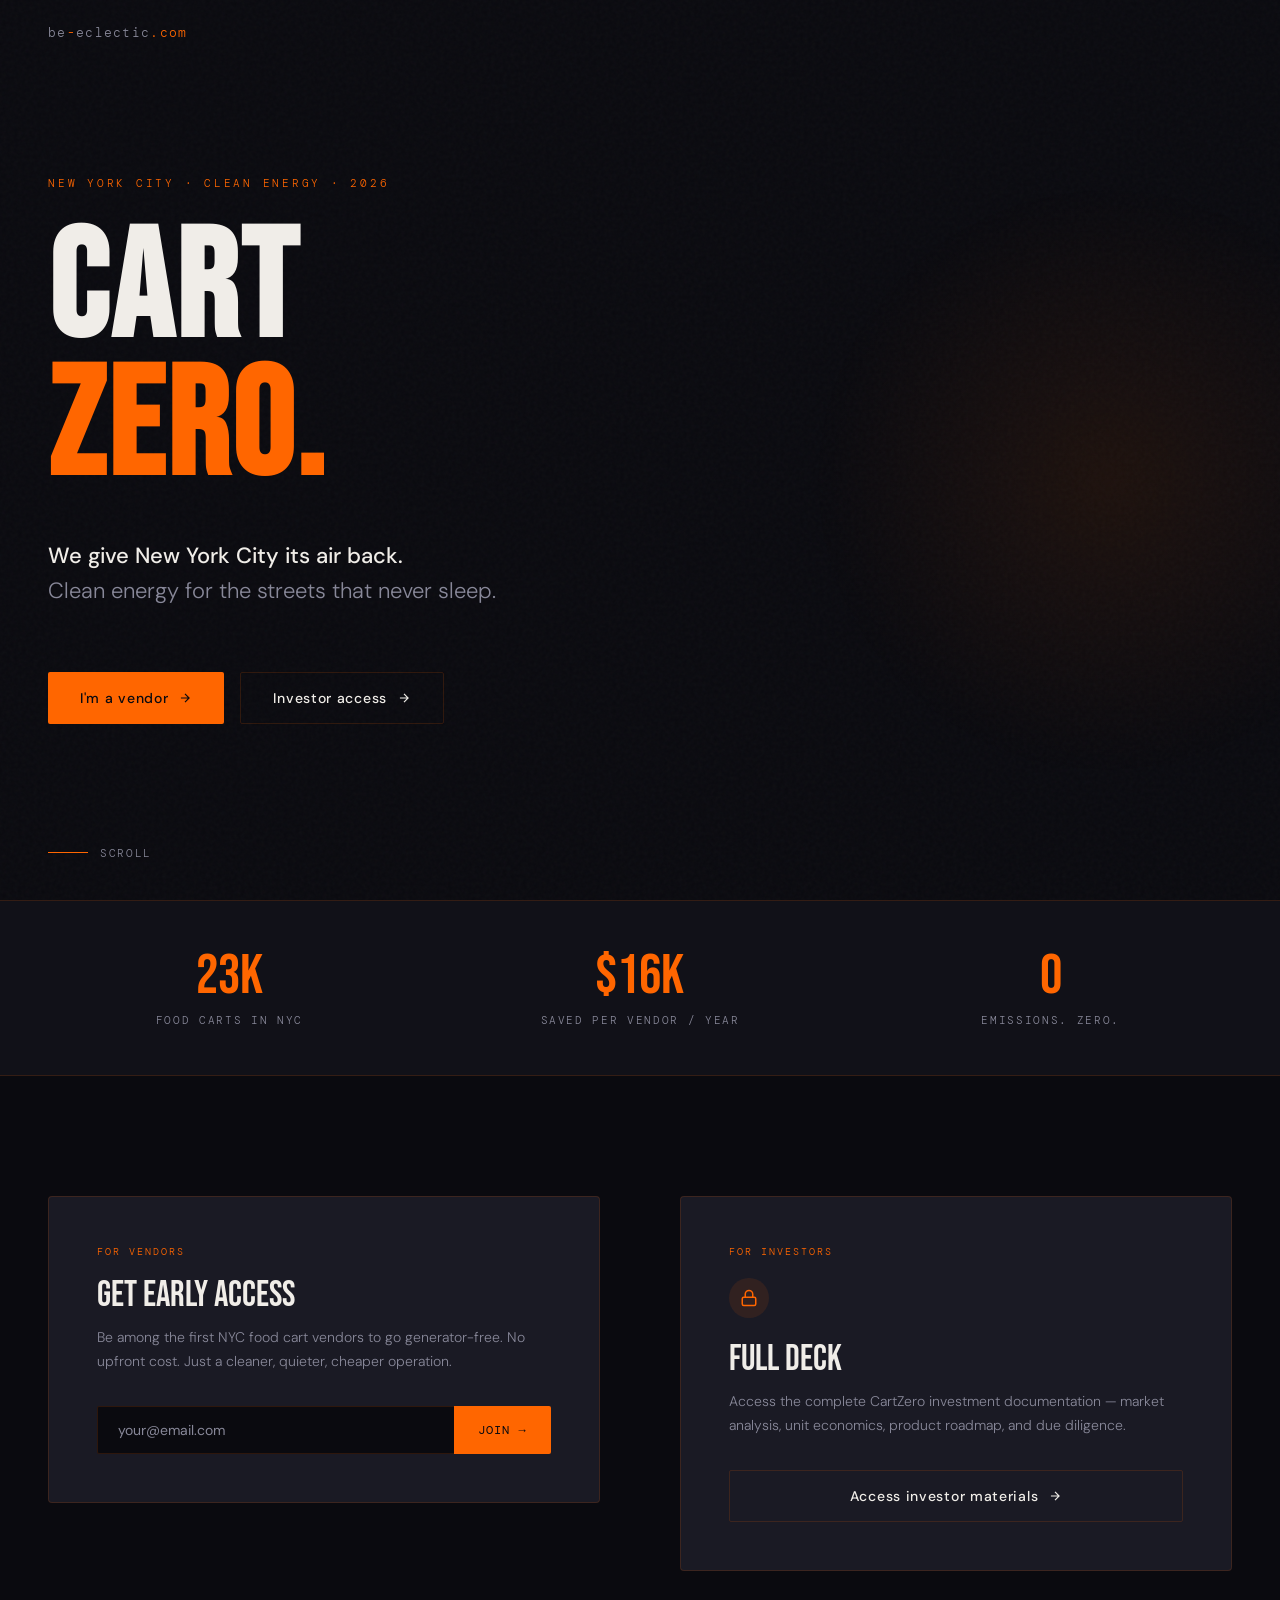
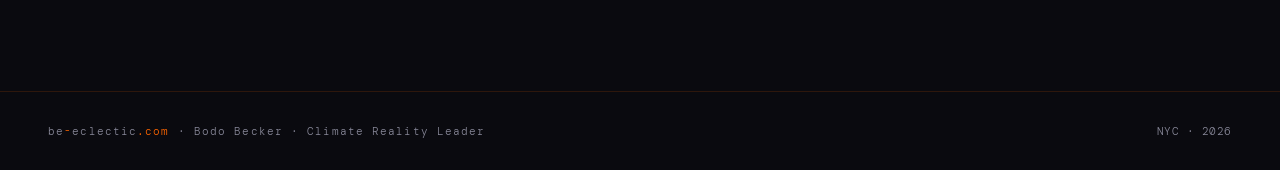
==== index.html @ cd9d1594 "Add files via upload" ====
<!DOCTYPE html>
<html lang="en">
<head>
  <meta charset="UTF-8">
  <meta name="viewport" content="width=device-width, initial-scale=1.0">
  <title>be-eclectic | CartZero</title>
  <meta name="robots" content="noindex, nofollow">
  <link rel="preconnect" href="https://fonts.googleapis.com">
  <link href="https://fonts.googleapis.com/css2?family=Bebas+Neue&family=DM+Sans:wght@300;400;500&family=DM+Mono:wght@400;500&display=swap" rel="stylesheet">
  <style>
    :root {
      --orange: #FF6600;
      --orange-dim: #cc5200;
      --dark: #0a0a0f;
      --dark2: #111118;
      --dark3: #1a1a24;
      --white: #f0ede8;
      --gray: #888899;
      --border: rgba(255,102,0,0.15);
    }

    *, *::before, *::after { box-sizing: border-box; margin: 0; padding: 0; }

    html { scroll-behavior: smooth; }

    body {
      background: var(--dark);
      color: var(--white);
      font-family: 'DM Sans', sans-serif;
      font-weight: 300;
      min-height: 100vh;
      overflow-x: hidden;
    }

    /* NOISE TEXTURE */
    body::before {
      content: '';
      position: fixed;
      inset: 0;
      background-image: url("data:image/svg+xml,%3Csvg viewBox='0 0 256 256' xmlns='http://www.w3.org/2000/svg'%3E%3Cfilter id='noise'%3E%3CfeTurbulence type='fractalNoise' baseFrequency='0.9' numOctaves='4' stitchTiles='stitch'/%3E%3C/filter%3E%3Crect width='100%25' height='100%25' filter='url(%23noise)' opacity='0.03'/%3E%3C/svg%3E");
      pointer-events: none;
      z-index: 0;
    }

    /* NAV */
    nav {
      position: fixed;
      top: 0;
      left: 0;
      right: 0;
      z-index: 100;
      padding: 24px 48px;
      display: flex;
      justify-content: space-between;
      align-items: center;
      border-bottom: 1px solid transparent;
      transition: border-color 0.3s, background 0.3s;
    }

    nav.scrolled {
      background: rgba(10,10,15,0.95);
      border-color: var(--border);
      backdrop-filter: blur(12px);
    }

    .nav-logo {
      font-family: 'DM Mono', monospace;
      font-size: 13px;
      color: var(--gray);
      letter-spacing: 0.1em;
      text-decoration: none;
    }

    .nav-logo span {
      color: var(--orange);
    }

    /* HERO */
    .hero {
      position: relative;
      min-height: 100vh;
      display: flex;
      flex-direction: column;
      justify-content: center;
      padding: 0 48px;
      overflow: hidden;
    }

    /* Gradient orb */
    .hero::after {
      content: '';
      position: absolute;
      top: 20%;
      right: -10%;
      width: 600px;
      height: 600px;
      background: radial-gradient(circle, rgba(255,102,0,0.08) 0%, transparent 70%);
      pointer-events: none;
    }

    .hero-eyebrow {
      font-family: 'DM Mono', monospace;
      font-size: 11px;
      letter-spacing: 0.25em;
      color: var(--orange);
      text-transform: uppercase;
      margin-bottom: 32px;
      opacity: 0;
      animation: fadeUp 0.8s ease forwards 0.2s;
    }

    .hero-title {
      font-family: 'Bebas Neue', sans-serif;
      font-size: clamp(80px, 12vw, 180px);
      line-height: 0.9;
      letter-spacing: 0.02em;
      color: var(--white);
      margin-bottom: 8px;
      opacity: 0;
      animation: fadeUp 0.8s ease forwards 0.4s;
    }

    .hero-title .accent {
      color: var(--orange);
      display: block;
    }

    .hero-tagline {
      font-size: clamp(16px, 2vw, 22px);
      font-weight: 300;
      color: var(--gray);
      margin-top: 32px;
      margin-bottom: 64px;
      max-width: 480px;
      line-height: 1.6;
      opacity: 0;
      animation: fadeUp 0.8s ease forwards 0.6s;
    }

    .hero-tagline em {
      color: var(--white);
      font-style: normal;
      font-weight: 500;
    }

    /* CTA BUTTONS */
    .cta-group {
      display: flex;
      gap: 16px;
      flex-wrap: wrap;
      opacity: 0;
      animation: fadeUp 0.8s ease forwards 0.8s;
    }

    .btn {
      display: inline-flex;
      align-items: center;
      gap: 10px;
      padding: 16px 32px;
      font-family: 'DM Sans', sans-serif;
      font-size: 14px;
      font-weight: 500;
      letter-spacing: 0.05em;
      text-decoration: none;
      border-radius: 2px;
      cursor: pointer;
      transition: all 0.2s ease;
      border: none;
    }

    .btn-primary {
      background: var(--orange);
      color: var(--dark);
    }

    .btn-primary:hover {
      background: #ff8533;
      transform: translateY(-2px);
    }

    .btn-secondary {
      background: transparent;
      color: var(--white);
      border: 1px solid var(--border);
    }

    .btn-secondary:hover {
      border-color: var(--orange);
      color: var(--orange);
      transform: translateY(-2px);
    }

    .btn svg {
      width: 14px;
      height: 14px;
      transition: transform 0.2s;
    }

    .btn:hover svg {
      transform: translateX(3px);
    }

    /* SCROLL INDICATOR */
    .scroll-hint {
      position: absolute;
      bottom: 40px;
      left: 48px;
      display: flex;
      align-items: center;
      gap: 12px;
      font-family: 'DM Mono', monospace;
      font-size: 11px;
      color: var(--gray);
      letter-spacing: 0.15em;
      opacity: 0;
      animation: fadeUp 0.8s ease forwards 1.2s;
    }

    .scroll-line {
      width: 40px;
      height: 1px;
      background: var(--orange);
      animation: expandLine 1.5s ease infinite;
    }

    @keyframes expandLine {
      0%, 100% { transform: scaleX(0.3); transform-origin: left; }
      50% { transform: scaleX(1); transform-origin: left; }
    }

    /* STATS STRIP */
    .stats {
      position: relative;
      z-index: 1;
      background: var(--dark2);
      border-top: 1px solid var(--border);
      border-bottom: 1px solid var(--border);
      padding: 48px;
      display: grid;
      grid-template-columns: repeat(3, 1fr);
      gap: 48px;
    }

    .stat {
      text-align: center;
    }

    .stat-number {
      font-family: 'Bebas Neue', sans-serif;
      font-size: 56px;
      color: var(--orange);
      line-height: 1;
      margin-bottom: 8px;
    }

    .stat-label {
      font-family: 'DM Mono', monospace;
      font-size: 11px;
      letter-spacing: 0.15em;
      color: var(--gray);
      text-transform: uppercase;
    }

    /* EMAIL CAPTURE SECTION */
    .capture-section {
      position: relative;
      z-index: 1;
      padding: 120px 48px;
      display: grid;
      grid-template-columns: 1fr 1fr;
      gap: 80px;
      align-items: start;
    }

    .capture-card {
      background: var(--dark3);
      border: 1px solid var(--border);
      padding: 48px;
      border-radius: 4px;
      transition: border-color 0.3s;
    }

    .capture-card:hover {
      border-color: rgba(255,102,0,0.4);
    }

    .capture-tag {
      font-family: 'DM Mono', monospace;
      font-size: 10px;
      letter-spacing: 0.2em;
      color: var(--orange);
      text-transform: uppercase;
      margin-bottom: 20px;
    }

    .capture-title {
      font-family: 'Bebas Neue', sans-serif;
      font-size: 36px;
      color: var(--white);
      margin-bottom: 12px;
      line-height: 1;
    }

    .capture-desc {
      font-size: 14px;
      color: var(--gray);
      line-height: 1.7;
      margin-bottom: 32px;
    }

    .input-group {
      display: flex;
      gap: 0;
    }

    .input-group input {
      flex: 1;
      background: var(--dark);
      border: 1px solid var(--border);
      border-right: none;
      color: var(--white);
      font-family: 'DM Sans', sans-serif;
      font-size: 14px;
      padding: 14px 20px;
      outline: none;
      border-radius: 2px 0 0 2px;
      transition: border-color 0.2s;
    }

    .input-group input:focus {
      border-color: var(--orange);
    }

    .input-group input::placeholder {
      color: var(--gray);
    }

    .input-group button {
      background: var(--orange);
      color: var(--dark);
      border: none;
      padding: 14px 24px;
      font-family: 'DM Mono', monospace;
      font-size: 12px;
      letter-spacing: 0.1em;
      cursor: pointer;
      border-radius: 0 2px 2px 0;
      transition: background 0.2s;
      white-space: nowrap;
    }

    .input-group button:hover {
      background: #ff8533;
    }

    .success-msg {
      display: none;
      font-family: 'DM Mono', monospace;
      font-size: 12px;
      color: var(--orange);
      margin-top: 12px;
      letter-spacing: 0.05em;
    }

    /* INVESTOR ACCESS */
    .investor-card {
      background: var(--dark3);
      border: 1px solid var(--border);
      padding: 48px;
      border-radius: 4px;
      transition: border-color 0.3s;
    }

    .investor-card:hover {
      border-color: rgba(255,102,0,0.4);
    }

    .lock-icon {
      width: 40px;
      height: 40px;
      background: rgba(255,102,0,0.1);
      border-radius: 50%;
      display: flex;
      align-items: center;
      justify-content: center;
      margin-bottom: 24px;
    }

    /* FOOTER */
    footer {
      position: relative;
      z-index: 1;
      border-top: 1px solid var(--border);
      padding: 32px 48px;
      display: flex;
      justify-content: space-between;
      align-items: center;
    }

    .footer-left {
      font-family: 'DM Mono', monospace;
      font-size: 11px;
      color: var(--gray);
      letter-spacing: 0.1em;
    }

    .footer-left span {
      color: var(--orange);
    }

    .footer-right {
      font-family: 'DM Mono', monospace;
      font-size: 11px;
      color: var(--gray);
      letter-spacing: 0.05em;
    }

    /* ANIMATIONS */
    @keyframes fadeUp {
      from { opacity: 0; transform: translateY(24px); }
      to { opacity: 1; transform: translateY(0); }
    }

    /* RESPONSIVE */
    @media (max-width: 768px) {
      nav { padding: 20px 24px; }
      .hero { padding: 0 24px; min-height: 100svh; }
      .stats { grid-template-columns: 1fr; padding: 40px 24px; gap: 32px; }
      .capture-section { grid-template-columns: 1fr; padding: 60px 24px; gap: 32px; }
      .capture-card, .investor-card { padding: 32px 24px; }
      footer { padding: 24px; flex-direction: column; gap: 12px; text-align: center; }
      .scroll-hint { left: 24px; }
    }
  </style>
</head>
<body>

  <nav id="navbar">
    <a href="/" class="nav-logo">be<span>-</span>eclectic<span>.com</span></a>
  </nav>

  <!-- HERO -->
  <section class="hero">
    <p class="hero-eyebrow">New York City · Clean Energy · 2026</p>
    <h1 class="hero-title">
      Cart<span class="accent">Zero.</span>
    </h1>
    <p class="hero-tagline">
      <em>We give New York City its air back.</em><br>
      Clean energy for the streets that never sleep.
    </p>
    <div class="cta-group">
      <a href="#vendor" class="btn btn-primary">
        I'm a vendor
        <svg viewBox="0 0 24 24" fill="none" stroke="currentColor" stroke-width="2"><path d="M5 12h14M12 5l7 7-7 7"/></svg>
      </a>
      <a href="cartzero.html" class="btn btn-secondary">
        Investor access
        <svg viewBox="0 0 24 24" fill="none" stroke="currentColor" stroke-width="2"><path d="M5 12h14M12 5l7 7-7 7"/></svg>
      </a>
    </div>
    <div class="scroll-hint">
      <div class="scroll-line"></div>
      SCROLL
    </div>
  </section>

  <!-- STATS -->
  <div class="stats">
    <div class="stat">
      <div class="stat-number">23K</div>
      <div class="stat-label">Food carts in NYC</div>
    </div>
    <div class="stat">
      <div class="stat-number">$16K</div>
      <div class="stat-label">Saved per vendor / year</div>
    </div>
    <div class="stat">
      <div class="stat-number">0</div>
      <div class="stat-label">Emissions. Zero.</div>
    </div>
  </div>

  <!-- CAPTURE -->
  <section class="capture-section" id="vendor">

    <!-- VENDOR -->
    <div class="capture-card">
      <div class="capture-tag">For vendors</div>
      <div class="capture-title">Get Early Access</div>
      <p class="capture-desc">
        Be among the first NYC food cart vendors to go generator-free.
        No upfront cost. Just a cleaner, quieter, cheaper operation.
      </p>
      <div class="input-group">
        <input type="email" id="vendorEmail" placeholder="your@email.com">
        <button onclick="handleSubmit('vendor')">JOIN →</button>
      </div>
      <p class="success-msg" id="vendorSuccess">✓ You're on the list. We'll be in touch.</p>
    </div>

    <!-- INVESTOR -->
    <div class="investor-card">
      <div class="capture-tag">For investors</div>
      <div class="lock-icon">
        <svg width="18" height="18" viewBox="0 0 24 24" fill="none" stroke="#FF6600" stroke-width="2">
          <rect x="3" y="11" width="18" height="11" rx="2" ry="2"/>
          <path d="M7 11V7a5 5 0 0 1 10 0v4"/>
        </svg>
      </div>
      <div class="capture-title">Full Deck</div>
      <p class="capture-desc">
        Access the complete CartZero investment documentation —
        market analysis, unit economics, product roadmap, and due diligence.
      </p>
      <a href="cartzero.html" class="btn btn-secondary" style="width:100%; justify-content:center;">
        Access investor materials
        <svg viewBox="0 0 24 24" fill="none" stroke="currentColor" stroke-width="2"><path d="M5 12h14M12 5l7 7-7 7"/></svg>
      </a>
    </div>

  </section>

  <!-- FOOTER -->
  <footer>
    <div class="footer-left">
      be<span>-</span>eclectic<span>.com</span> · Bodo Becker · Climate Reality Leader
    </div>
    <div class="footer-right">
      NYC · 2026
    </div>
  </footer>

  <script>
    // Nav scroll effect
    window.addEventListener('scroll', () => {
      document.getElementById('navbar').classList.toggle('scrolled', window.scrollY > 40);
    });

    // Email capture
    function handleSubmit(type) {
      const input = document.getElementById(type + 'Email');
      const success = document.getElementById(type + 'Success');
      if (input && input.value.includes('@')) {
        success.style.display = 'block';
        input.value = '';
      }
    }

    // Enter key for vendor form
    document.getElementById('vendorEmail')?.addEventListener('keydown', (e) => {
      if (e.key === 'Enter') handleSubmit('vendor');
    });
  </script>

</body>
</html>
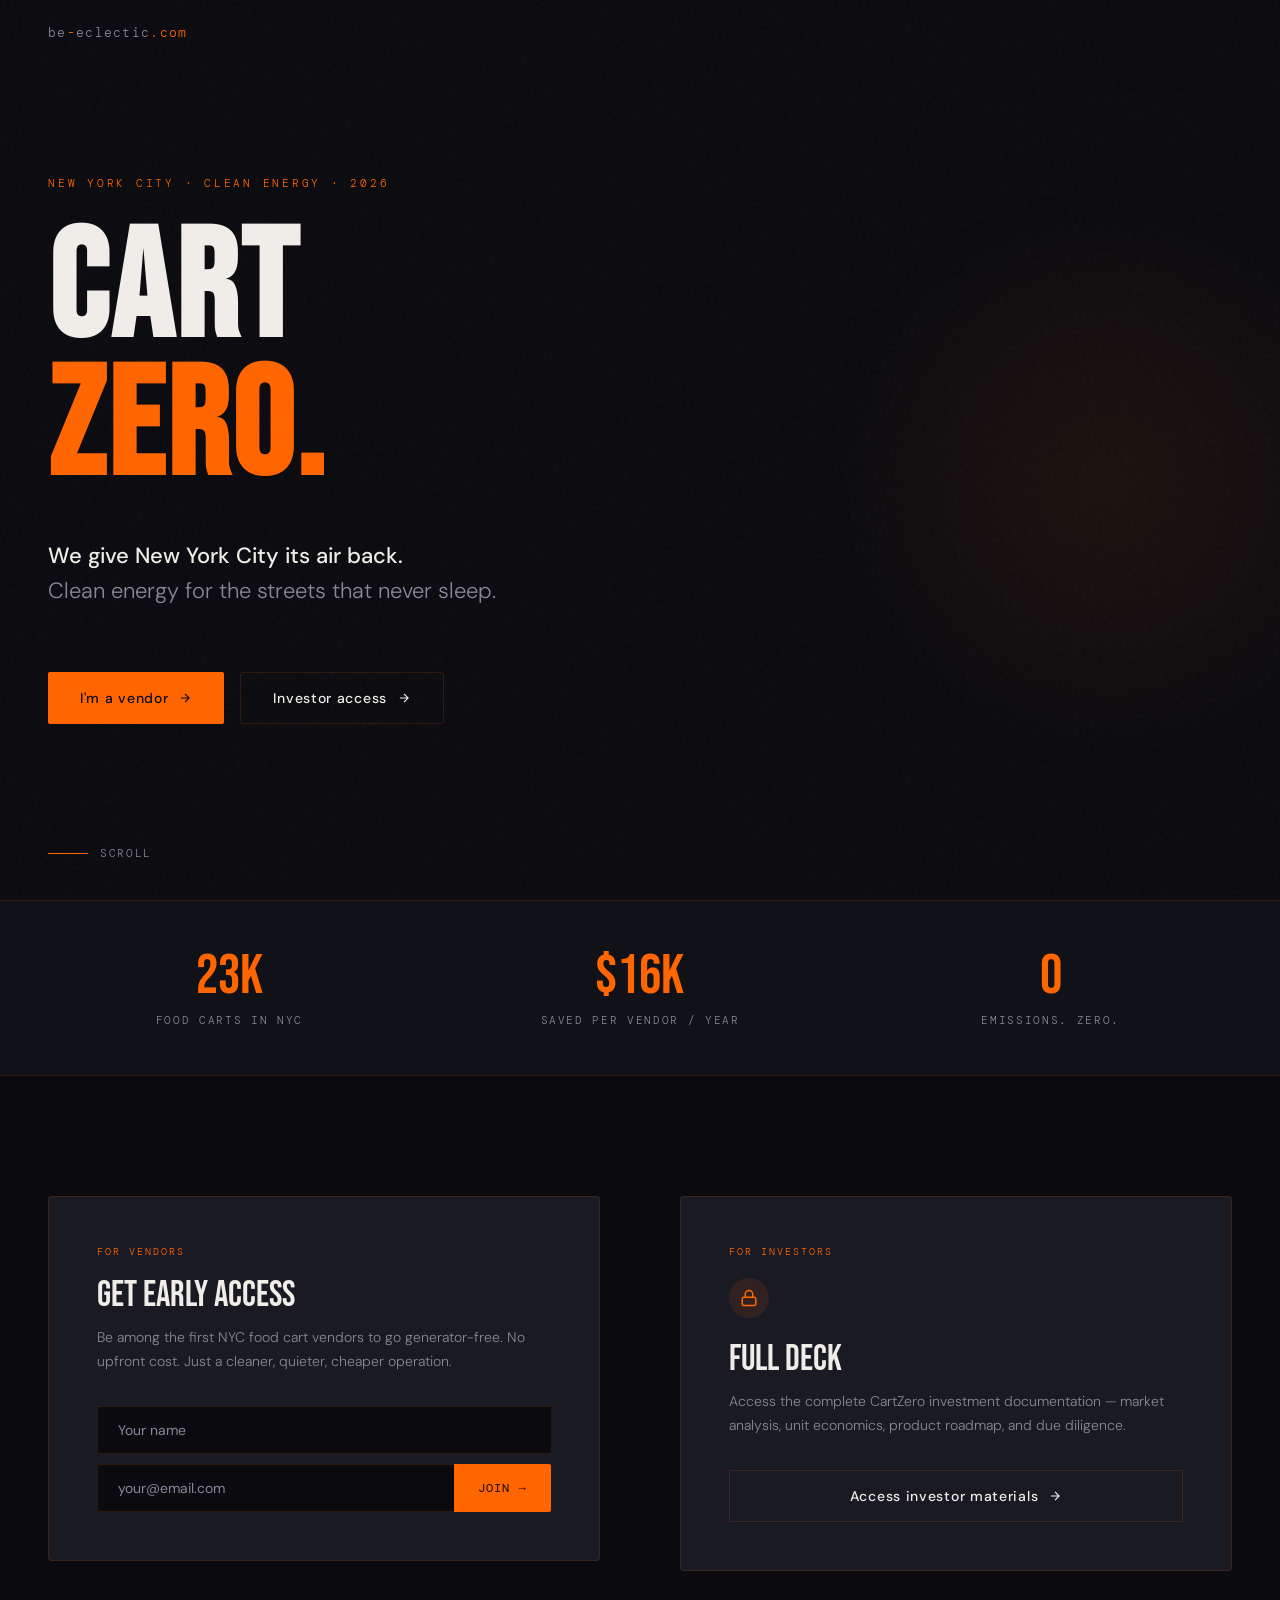
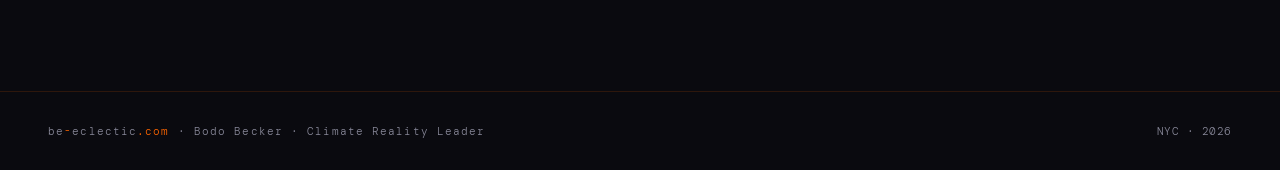
==== commit fba12dad: "Add files via upload" ====
--- a/index.html
+++ b/index.html
@@ -492,11 +492,17 @@
         Be among the first NYC food cart vendors to go generator-free.
         No upfront cost. Just a cleaner, quieter, cheaper operation.
       </p>
-      <div class="input-group">
-        <input type="email" id="vendorEmail" placeholder="your@email.com">
-        <button onclick="handleSubmit('vendor')">JOIN →</button>
-      </div>
-      <p class="success-msg" id="vendorSuccess">✓ You're on the list. We'll be in touch.</p>
+      <form action="https://formspree.io/f/maqlngkv" method="POST" id="vendorForm">
+        <input type="hidden" name="type" value="vendor">
+        <div class="input-group" style="margin-bottom:10px;">
+          <input type="text" name="name" placeholder="Your name" required style="flex:1; background:var(--dark); border:1px solid var(--border); border-right:none; color:var(--white); font-family:'DM Sans',sans-serif; font-size:14px; padding:14px 20px; outline:none; border-radius:2px 0 0 2px; transition:border-color 0.2s;" onfocus="this.style.borderColor='var(--orange)'" onblur="this.style.borderColor='var(--border)'">
+        </div>
+        <div class="input-group">
+          <input type="email" name="email" id="vendorEmail" placeholder="your@email.com" required>
+          <button type="submit">JOIN →</button>
+        </div>
+        <p id="vendorSuccess" style="display:none; font-family:'DM Mono',monospace; font-size:12px; color:var(--orange); margin-top:12px; letter-spacing:0.05em;">✓ You're on the list. We'll be in touch.</p>
+      </form>
     </div>
 
     <!-- INVESTOR -->
@@ -537,20 +543,34 @@
       document.getElementById('navbar').classList.toggle('scrolled', window.scrollY > 40);
     });
 
-    // Email capture
-    function handleSubmit(type) {
-      const input = document.getElementById(type + 'Email');
-      const success = document.getElementById(type + 'Success');
-      if (input && input.value.includes('@')) {
-        success.style.display = 'block';
-        input.value = '';
-      }
-    }
-
-    // Enter key for vendor form
-    document.getElementById('vendorEmail')?.addEventListener('keydown', (e) => {
-      if (e.key === 'Enter') handleSubmit('vendor');
-    });
+    // Vendor Formspree handler
+    const vendorForm = document.getElementById('vendorForm');
+    if (vendorForm) {
+      vendorForm.addEventListener('submit', async (e) => {
+        e.preventDefault();
+        const btn = vendorForm.querySelector('button[type="submit"]');
+        btn.textContent = '...';
+        btn.disabled = true;
+        try {
+          const res = await fetch(vendorForm.action, {
+            method: 'POST',
+            body: new FormData(vendorForm),
+            headers: { 'Accept': 'application/json' }
+          });
+          if (res.ok) {
+            vendorForm.reset();
+            document.getElementById('vendorSuccess').style.display = 'block';
+            btn.textContent = '✓';
+          } else {
+            btn.textContent = 'JOIN →';
+            btn.disabled = false;
+          }
+        } catch {
+          btn.textContent = 'JOIN →';
+          btn.disabled = false;
+        }
+      });
+    }
   </script>
 
 </body>
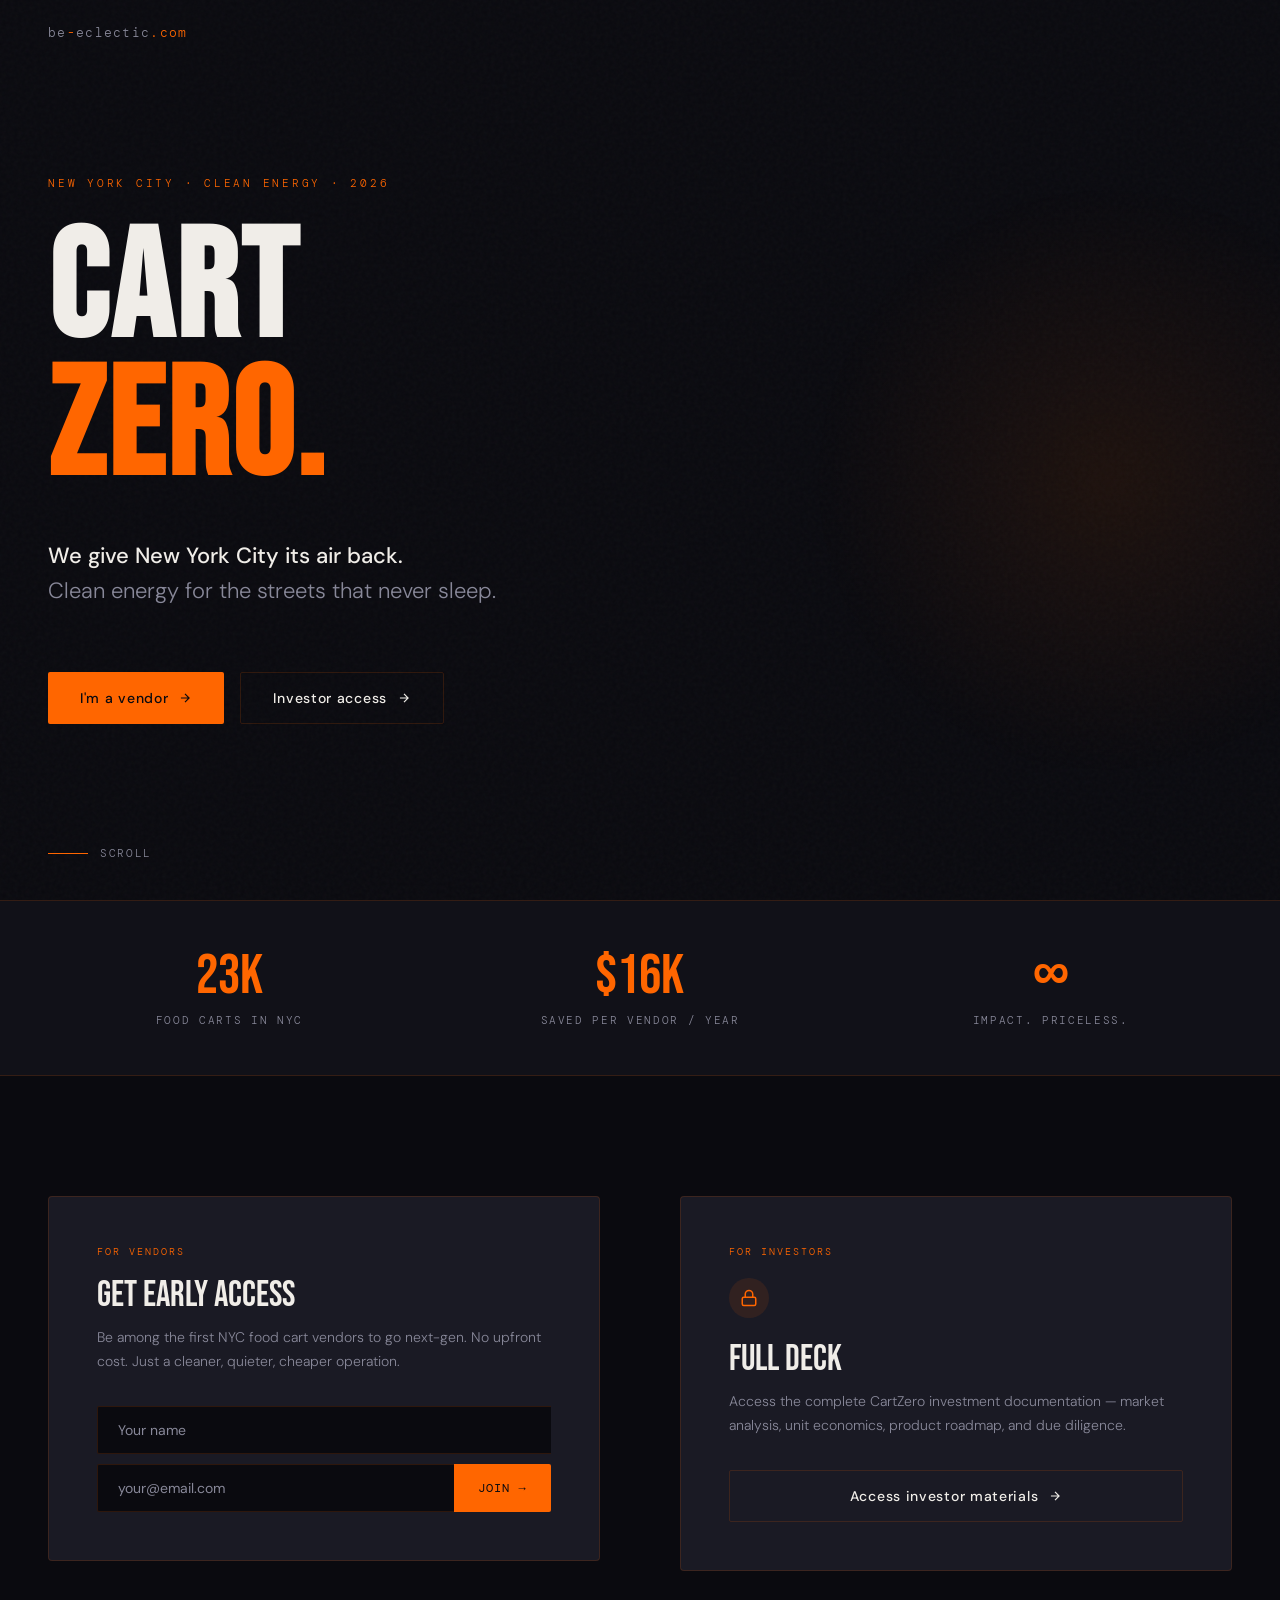
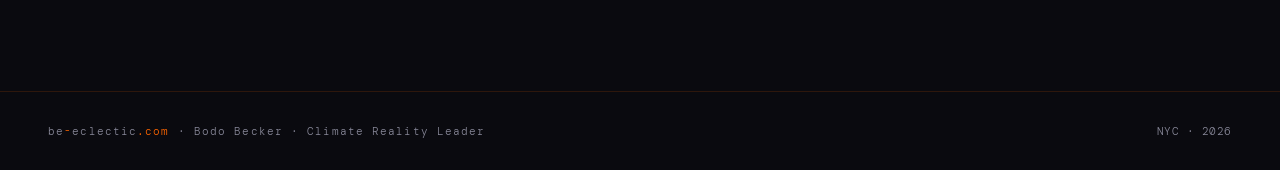
==== commit 75033ac0: "Add files via upload" ====
--- a/index.html
+++ b/index.html
@@ -5,6 +5,7 @@
   <meta name="viewport" content="width=device-width, initial-scale=1.0">
   <title>be-eclectic | CartZero</title>
   <meta name="robots" content="noindex, nofollow">
+  <link rel="icon" type="image/svg+xml" href="data:image/svg+xml,%3Csvg xmlns='http://www.w3.org/2000/svg' viewBox='0 0 32 32'%3E%3Crect width='32' height='32' rx='4' fill='%230a0a0f'/%3E%3Ctext x='16' y='22' font-family='Arial Black,sans-serif' font-size='14' font-weight='900' fill='%23FF6600' text-anchor='middle'%3ECZ%3C/text%3E%3C/svg%3E">
   <link rel="preconnect" href="https://fonts.googleapis.com">
   <link href="https://fonts.googleapis.com/css2?family=Bebas+Neue&family=DM+Sans:wght@300;400;500&family=DM+Mono:wght@400;500&display=swap" rel="stylesheet">
   <style>
@@ -476,8 +477,8 @@
       <div class="stat-label">Saved per vendor / year</div>
     </div>
     <div class="stat">
-      <div class="stat-number">0</div>
-      <div class="stat-label">Emissions. Zero.</div>
+      <div class="stat-number">∞</div>
+      <div class="stat-label">Impact. Priceless.</div>
     </div>
   </div>
 
@@ -489,7 +490,7 @@
       <div class="capture-tag">For vendors</div>
       <div class="capture-title">Get Early Access</div>
       <p class="capture-desc">
-        Be among the first NYC food cart vendors to go generator-free.
+        Be among the first NYC food cart vendors to go next-gen.
         No upfront cost. Just a cleaner, quieter, cheaper operation.
       </p>
       <form action="https://formspree.io/f/maqlngkv" method="POST" id="vendorForm">
@@ -501,7 +502,10 @@
           <input type="email" name="email" id="vendorEmail" placeholder="your@email.com" required>
           <button type="submit">JOIN →</button>
         </div>
-        <p id="vendorSuccess" style="display:none; font-family:'DM Mono',monospace; font-size:12px; color:var(--orange); margin-top:12px; letter-spacing:0.05em;">✓ You're on the list. We'll be in touch.</p>
+        <div id="vendorSuccess" style="display:none; margin-top:16px; padding:16px 20px; background:rgba(255,102,0,0.06); border:1px solid rgba(255,102,0,0.2); border-radius:2px;">
+          <p style="font-family:'DM Mono',monospace; font-size:12px; color:var(--orange); letter-spacing:0.05em; margin-bottom:8px;">✓ You're on the list.</p>
+          <p style="font-size:13px; color:var(--gray); line-height:1.6;">Bodo will get back to you personally within 48 hours.<br>CartZero — clean energy for the streets that never sleep.</p>
+        </div>
       </form>
     </div>
 
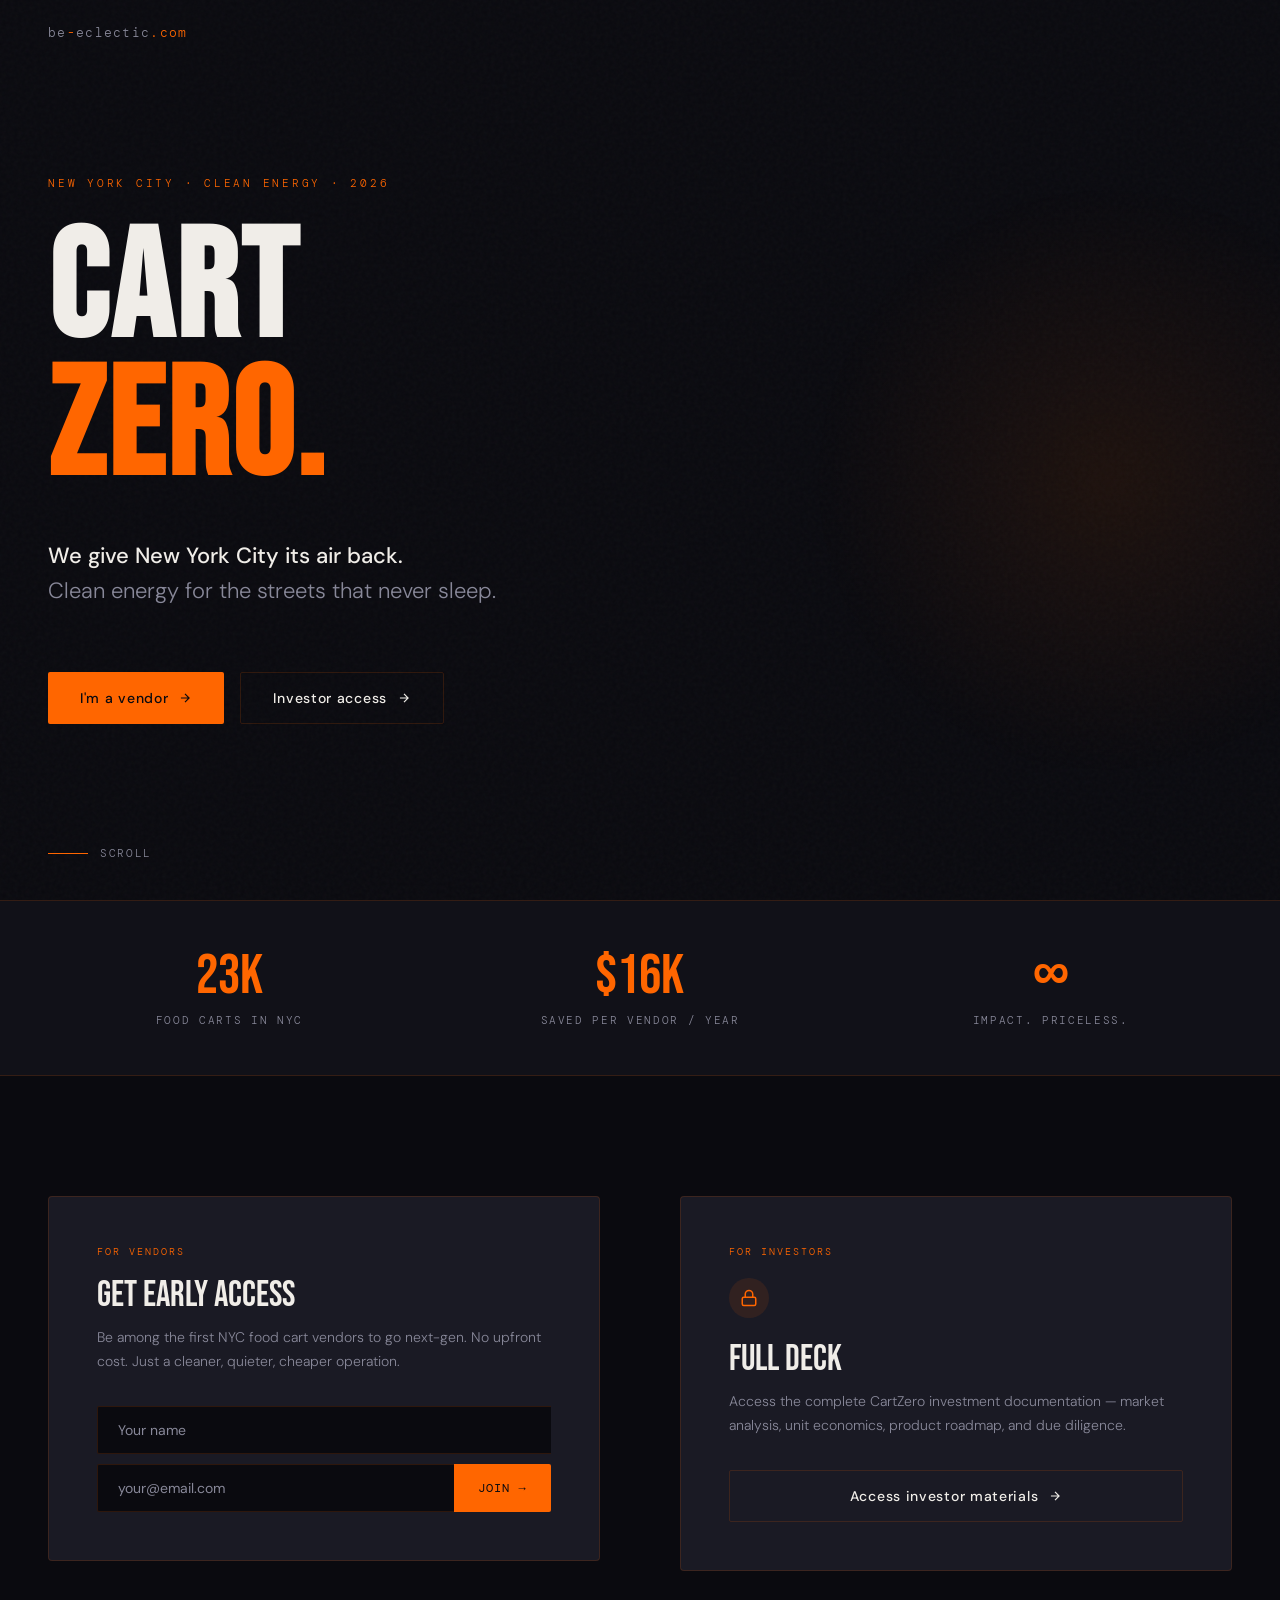
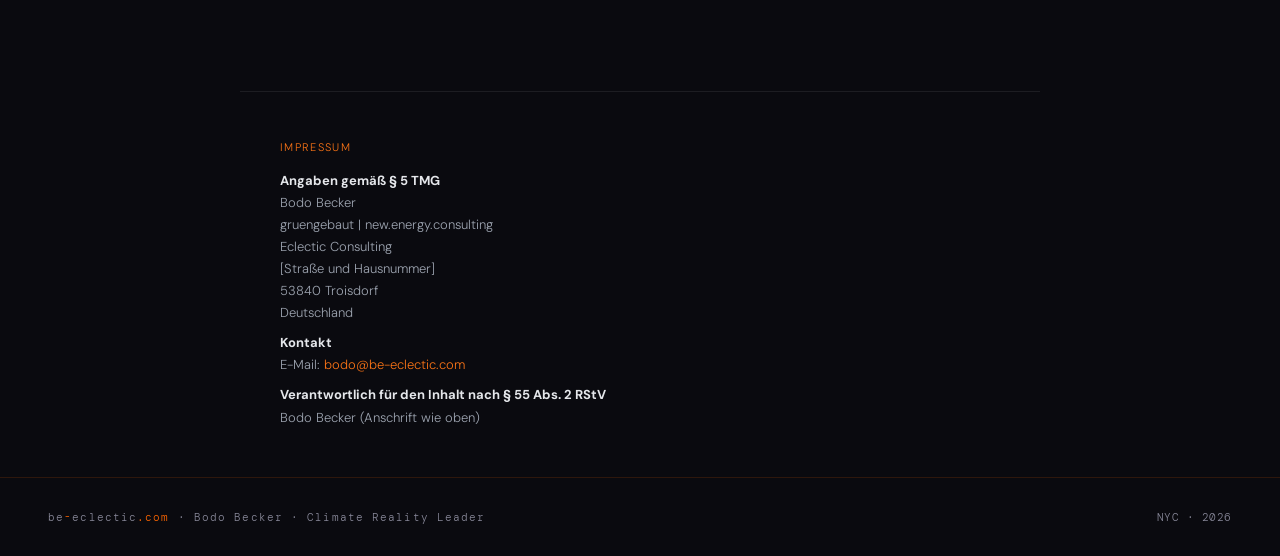
==== commit 90fe6f30: "Add files via upload" ====
--- a/index.html
+++ b/index.html
@@ -529,6 +529,28 @@
       </a>
     </div>
 
+  </section>
+
+  <!-- IMPRESSUM -->
+  <section id="impressum" style="padding: 48px 40px; border-top: 1px solid rgba(255,255,255,0.08); max-width: 800px; margin: 0 auto;">
+    <p style="font-size:11px; letter-spacing:0.12em; text-transform:uppercase; color:#f97316; margin-bottom:16px;">Impressum</p>
+    <p style="font-size:13px; color:#9ca3af; line-height:1.7; margin-bottom:8px;">
+      <strong style="color:#e5e7eb;">Angaben gemäß § 5 TMG</strong><br>
+      Bodo Becker<br>
+      gruengebaut | new.energy.consulting<br>
+      Eclectic Consulting<br>
+      [Straße und Hausnummer]<br>
+      53840 Troisdorf<br>
+      Deutschland
+    </p>
+    <p style="font-size:13px; color:#9ca3af; line-height:1.7; margin-bottom:8px;">
+      <strong style="color:#e5e7eb;">Kontakt</strong><br>
+      E-Mail: <a href="mailto:bodo@be-eclectic.com" style="color:#f97316; text-decoration:none;">bodo@be-eclectic.com</a>
+    </p>
+    <p style="font-size:13px; color:#9ca3af; line-height:1.7;">
+      <strong style="color:#e5e7eb;">Verantwortlich für den Inhalt nach § 55 Abs. 2 RStV</strong><br>
+      Bodo Becker (Anschrift wie oben)
+    </p>
   </section>
 
   <!-- FOOTER -->
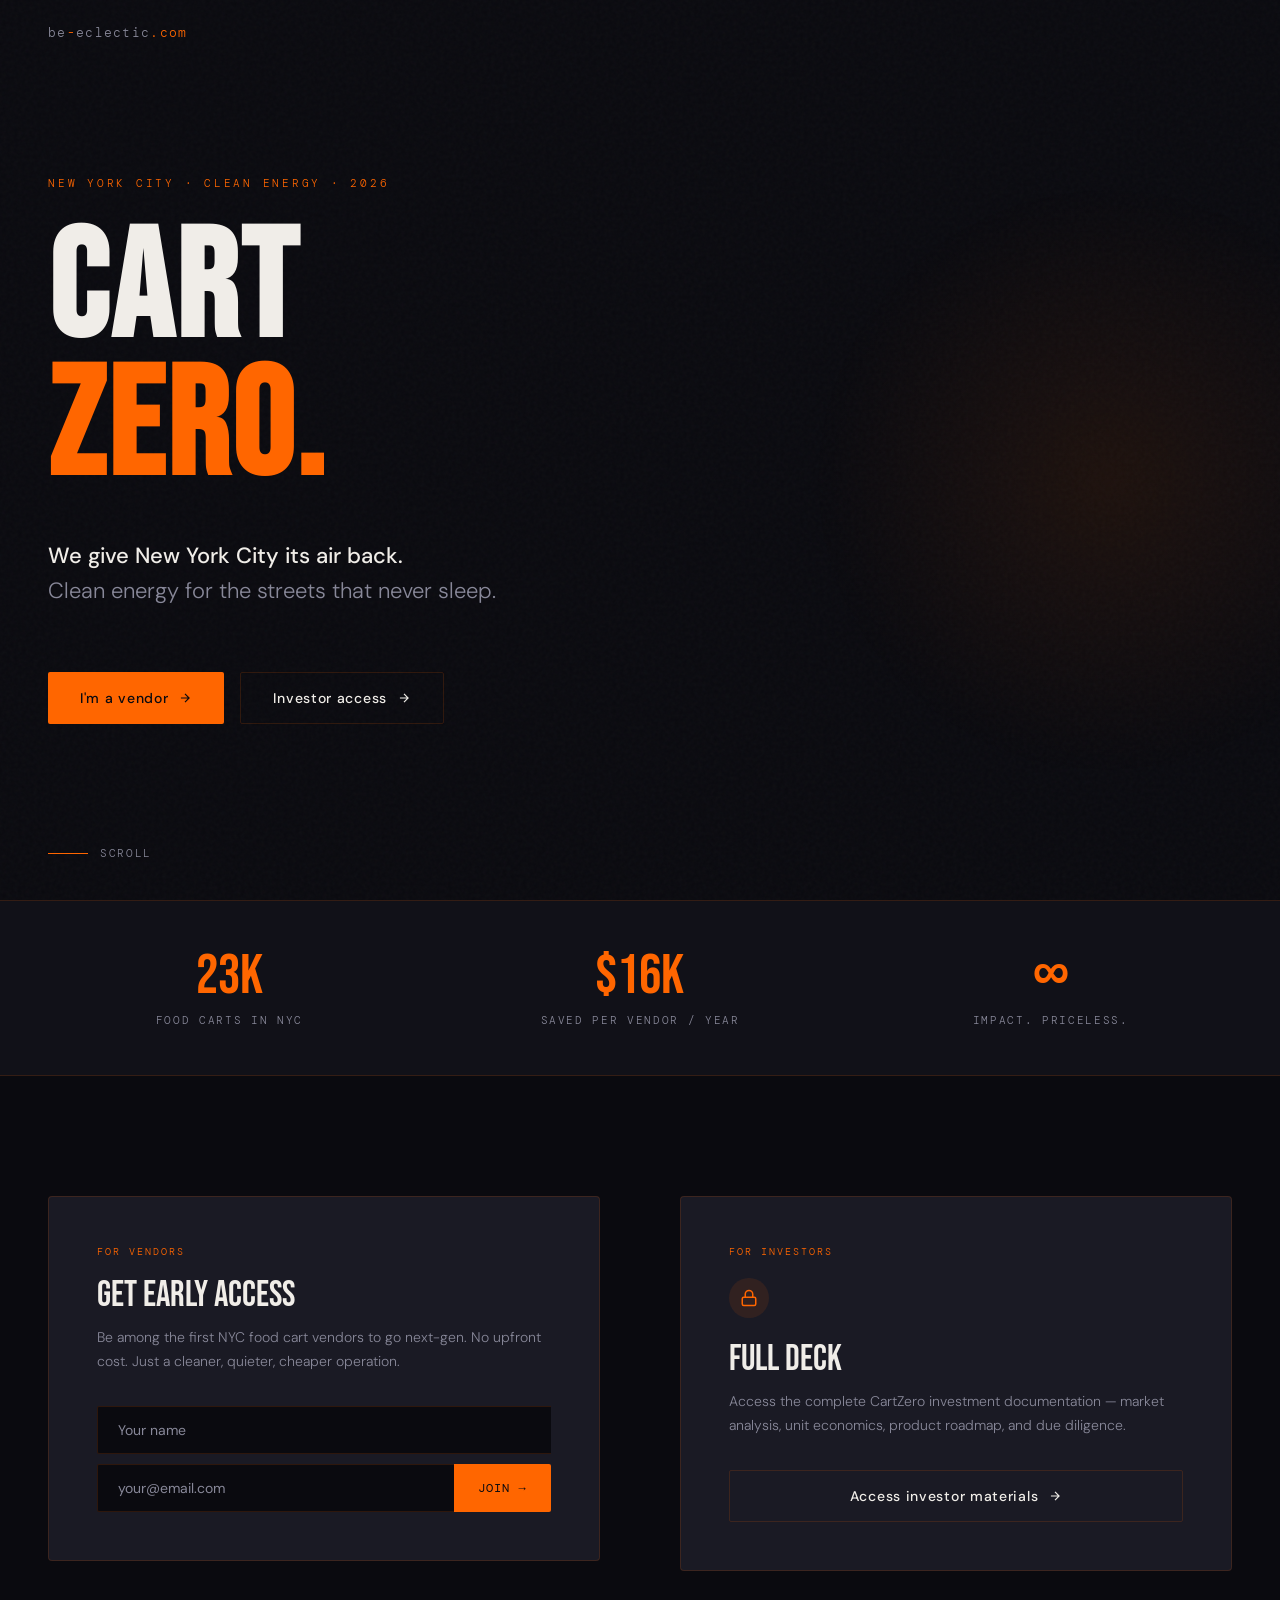
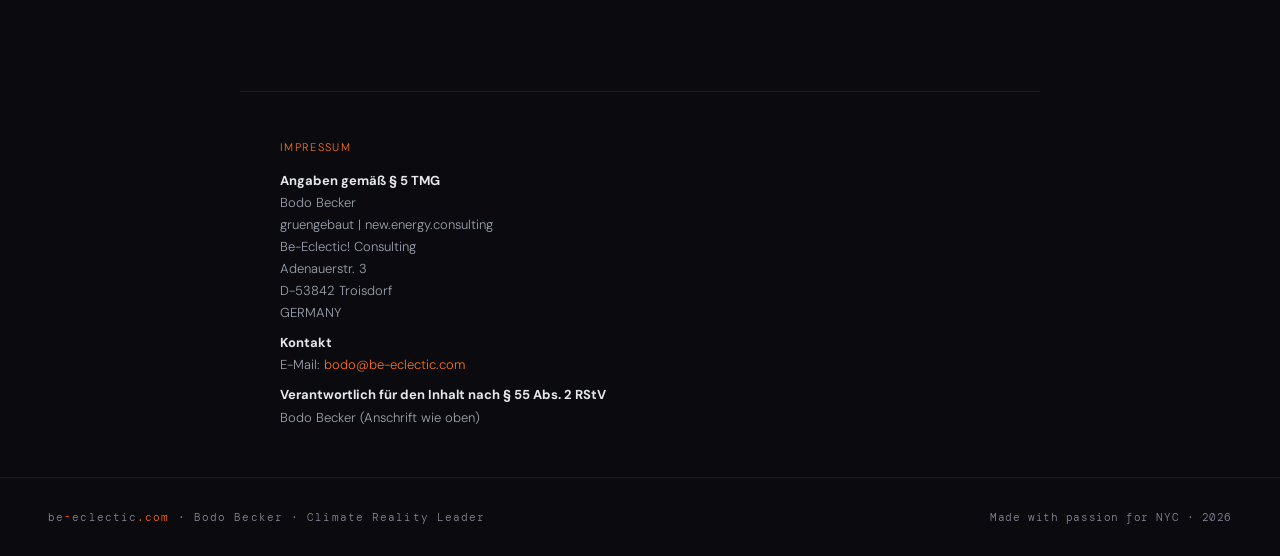
==== commit 5b2c0767: "Update index.html" ====
--- a/index.html
+++ b/index.html
@@ -538,10 +538,10 @@
       <strong style="color:#e5e7eb;">Angaben gemäß § 5 TMG</strong><br>
       Bodo Becker<br>
       gruengebaut | new.energy.consulting<br>
-      Eclectic Consulting<br>
-      [Straße und Hausnummer]<br>
-      53840 Troisdorf<br>
-      Deutschland
+      Be-Eclectic! Consulting<br>
+      Adenauerstr. 3<br>
+      D-53842 Troisdorf<br>
+      GERMANY
     </p>
     <p style="font-size:13px; color:#9ca3af; line-height:1.7; margin-bottom:8px;">
       <strong style="color:#e5e7eb;">Kontakt</strong><br>
@@ -559,7 +559,7 @@
       be<span>-</span>eclectic<span>.com</span> · Bodo Becker · Climate Reality Leader
     </div>
     <div class="footer-right">
-      NYC · 2026
+      Made with passion for NYC · 2026
     </div>
   </footer>
 
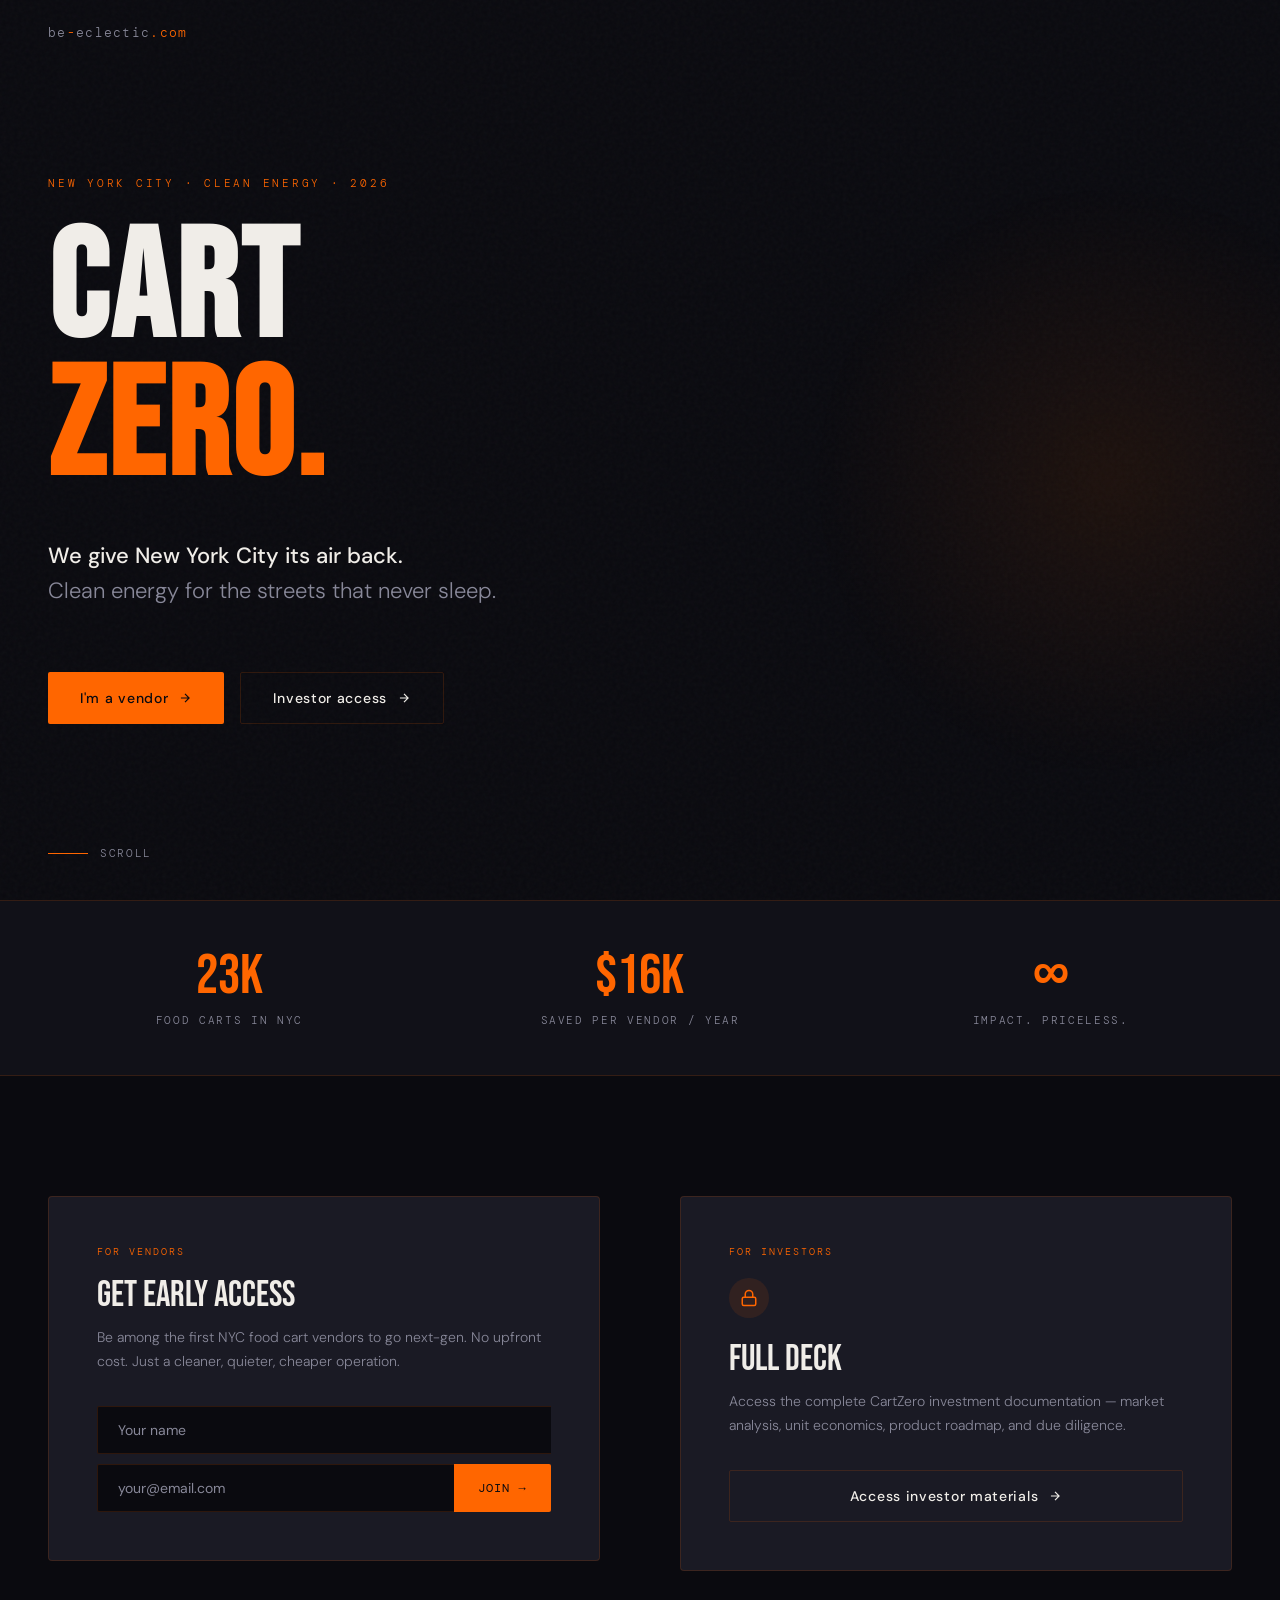
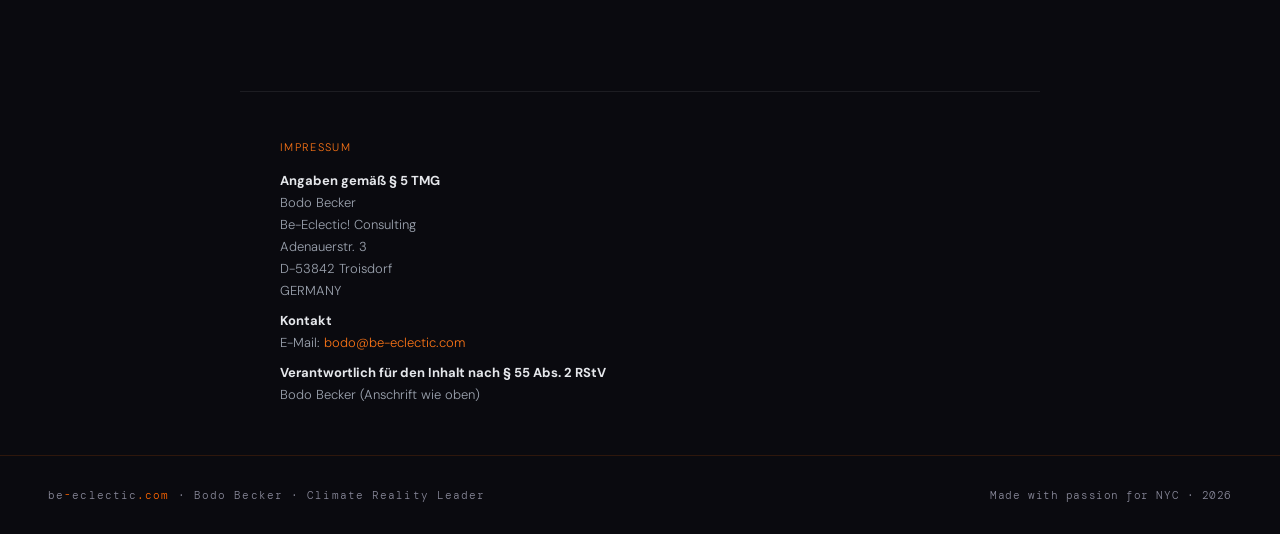
==== commit a7c26c40: "Update index.html" ====
--- a/index.html
+++ b/index.html
@@ -537,7 +537,6 @@
     <p style="font-size:13px; color:#9ca3af; line-height:1.7; margin-bottom:8px;">
       <strong style="color:#e5e7eb;">Angaben gemäß § 5 TMG</strong><br>
       Bodo Becker<br>
-      gruengebaut | new.energy.consulting<br>
       Be-Eclectic! Consulting<br>
       Adenauerstr. 3<br>
       D-53842 Troisdorf<br>
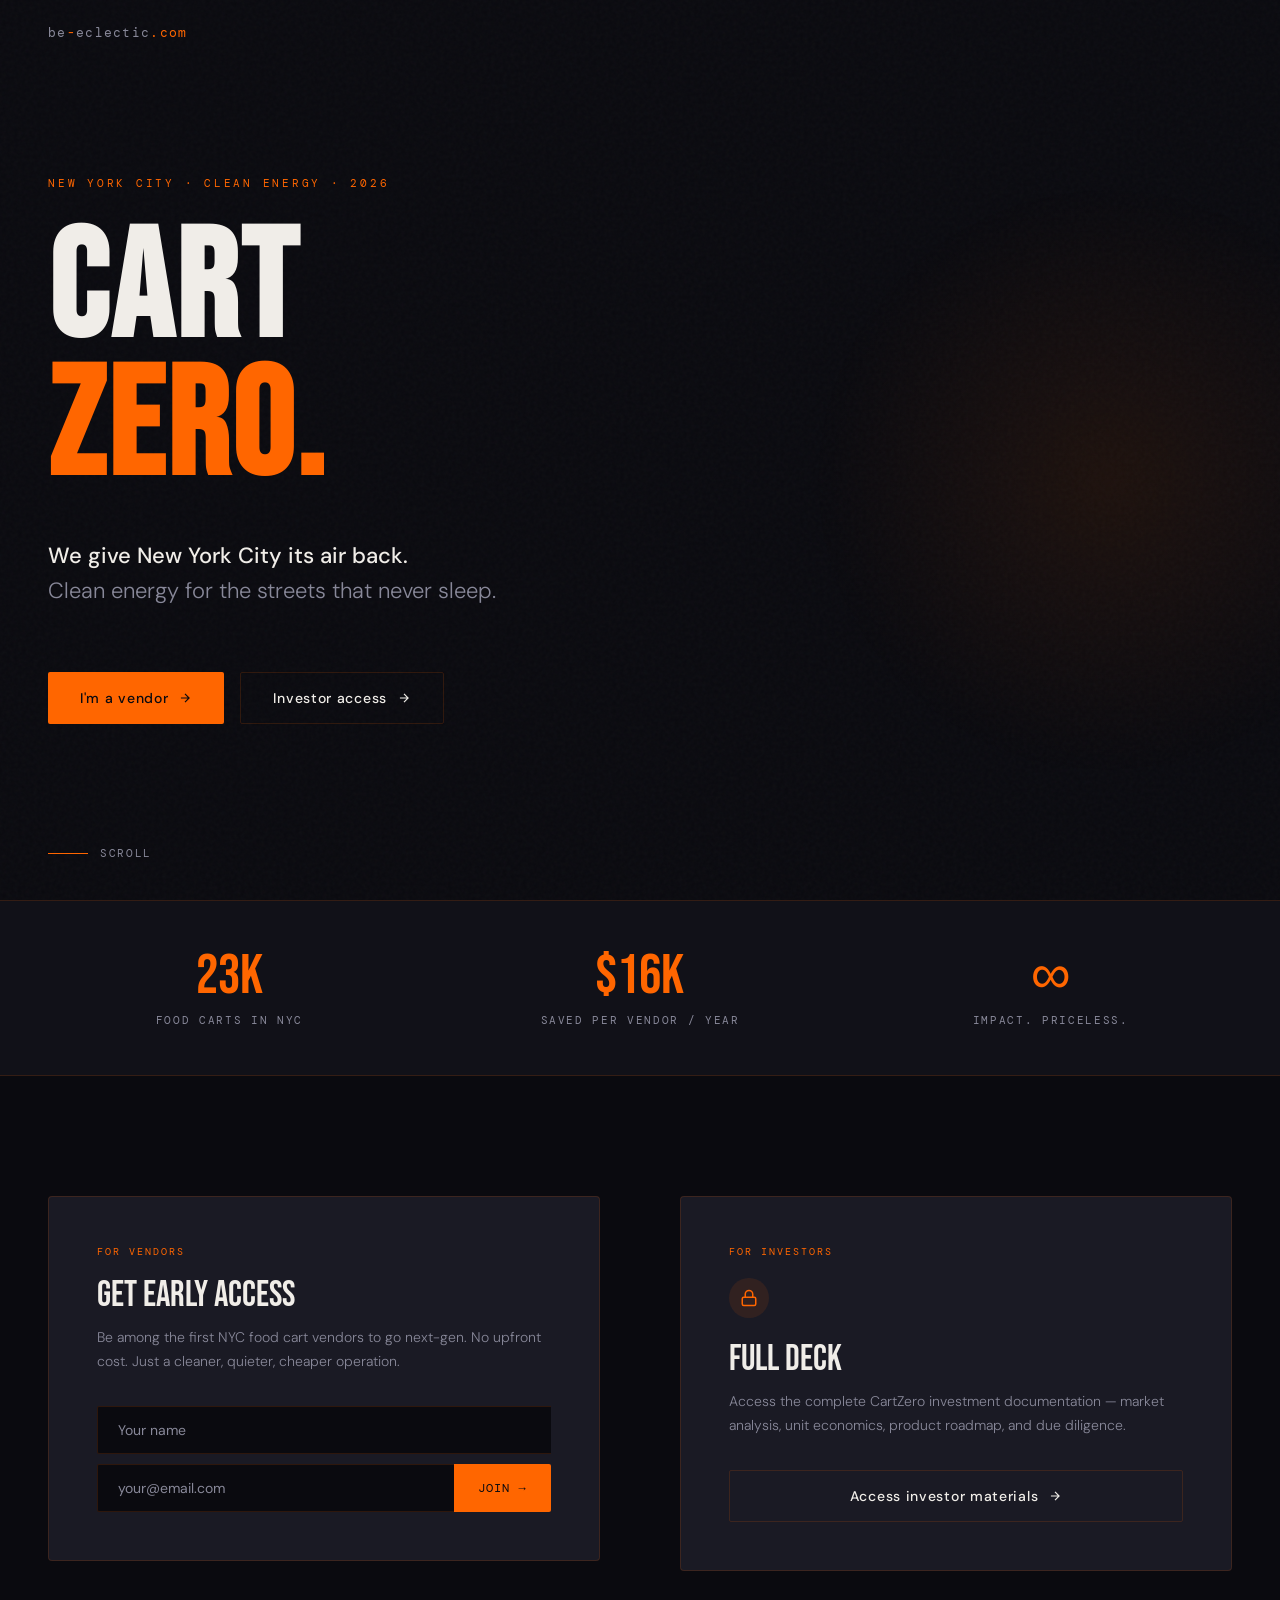
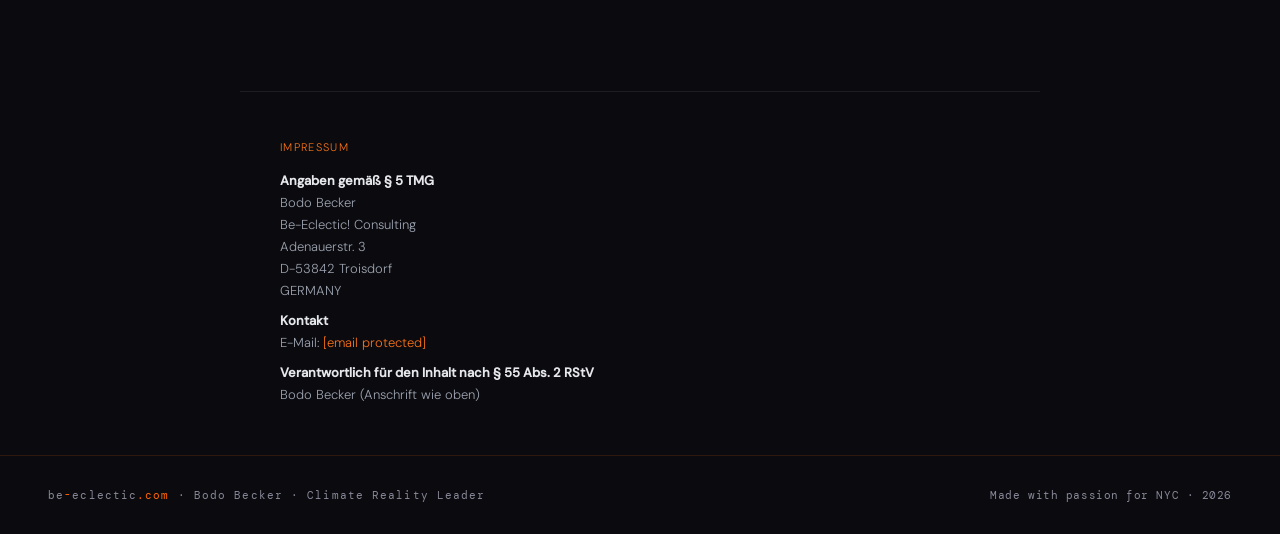
==== commit 1453fcb4: "Add files via upload" ====
--- a/index.html
+++ b/index.html
@@ -5,9 +5,7 @@
   <meta name="viewport" content="width=device-width, initial-scale=1.0">
   <title>be-eclectic | CartZero</title>
   <meta name="robots" content="noindex, nofollow">
-  <link rel="icon" type="image/svg+xml" href="data:image/svg+xml,%3Csvg xmlns='http://www.w3.org/2000/svg' viewBox='0 0 32 32'%3E%3Crect width='32' height='32' rx='4' fill='%230a0a0f'/%3E%3Ctext x='16' y='22' font-family='Arial Black,sans-serif' font-size='14' font-weight='900' fill='%23FF6600' text-anchor='middle'%3ECZ%3C/text%3E%3C/svg%3E">
-  <link rel="preconnect" href="https://fonts.googleapis.com">
-  <link href="https://fonts.googleapis.com/css2?family=Bebas+Neue&family=DM+Sans:wght@300;400;500&family=DM+Mono:wght@400;500&display=swap" rel="stylesheet">
+  <link rel="icon" type="image/svg+xml" href="data:image/svg+xml,%3Csvg xmlns='http://www.w3.org/2000/svg' viewBox='0 0 32 32'%3E%3Crect width='32' height='32' rx='4' fill='%230a0a0f'/%3E%3Ctext x='16' y='22' font-family='Arial Black,sans-serif' font-size='14' font-weight='900' fill='%23FF6600' text-anchor='middle'%3ECZ%3C/text%3E%3C/svg%3E">  <link rel="stylesheet" href="fonts.css">
   <style>
     :root {
       --orange: #FF6600;
@@ -544,7 +542,7 @@
     </p>
     <p style="font-size:13px; color:#9ca3af; line-height:1.7; margin-bottom:8px;">
       <strong style="color:#e5e7eb;">Kontakt</strong><br>
-      E-Mail: <a href="mailto:bodo@be-eclectic.com" style="color:#f97316; text-decoration:none;">bodo@be-eclectic.com</a>
+      E-Mail: <a href="/cdn-cgi/l/email-protection#e88a878c87a88a8dc58d8b848d8b9c818bc68b8785" style="color:#f97316; text-decoration:none;"><span class="__cf_email__" data-cfemail="3d5f5259527d5f5810585e51585e49545e135e5250">[email&#160;protected]</span></a>
     </p>
     <p style="font-size:13px; color:#9ca3af; line-height:1.7;">
       <strong style="color:#e5e7eb;">Verantwortlich für den Inhalt nach § 55 Abs. 2 RStV</strong><br>
@@ -562,7 +560,7 @@
     </div>
   </footer>
 
-  <script>
+  <script data-cfasync="false" src="/cdn-cgi/scripts/5c5dd728/cloudflare-static/email-decode.min.js"></script><script>
     // Nav scroll effect
     window.addEventListener('scroll', () => {
       document.getElementById('navbar').classList.toggle('scrolled', window.scrollY > 40);
@@ -586,17 +584,4 @@
             vendorForm.reset();
             document.getElementById('vendorSuccess').style.display = 'block';
             btn.textContent = '✓';
-          } else {
-            btn.textContent = 'JOIN →';
-            btn.disabled = false;
-          }
-        } catch {
-          btn.textContent = 'JOIN →';
-          btn.disabled = false;
-        }
-      });
-    }
-  </script>
-
-</body>
-</html>
+       
--- a/fonts.css
+++ b/fonts.css
@@ -0,0 +1,55 @@
+/* ================================================
+   be-eclectic | CartZero
+   Lokale Fonts – kein Google-Kontakt (DSGVO-konform)
+   ================================================ */
+
+/* Bebas Neue */
+@font-face {
+    font-family: 'Bebas Neue';
+    src: url('bebas-neue-latin-400-normal.woff2') format('woff2');
+    font-weight: 400; font-style: normal; font-display: swap;
+}
+
+/* DM Sans */
+@font-face {
+    font-family: 'DM Sans';
+    src: url('dm-sans-latin-300-normal.woff2') format('woff2');
+    font-weight: 300; font-style: normal; font-display: swap;
+}
+@font-face {
+    font-family: 'DM Sans';
+    src: url('dm-sans-latin-300-italic.woff2') format('woff2');
+    font-weight: 300; font-style: italic; font-display: swap;
+}
+@font-face {
+    font-family: 'DM Sans';
+    src: url('dm-sans-latin-400-normal.woff2') format('woff2');
+    font-weight: 400; font-style: normal; font-display: swap;
+}
+@font-face {
+    font-family: 'DM Sans';
+    src: url('dm-sans-latin-400-italic.woff2') format('woff2');
+    font-weight: 400; font-style: italic; font-display: swap;
+}
+@font-face {
+    font-family: 'DM Sans';
+    src: url('dm-sans-latin-500-normal.woff2') format('woff2');
+    font-weight: 500; font-style: normal; font-display: swap;
+}
+@font-face {
+    font-family: 'DM Sans';
+    src: url('dm-sans-latin-500-italic.woff2') format('woff2');
+    font-weight: 500; font-style: italic; font-display: swap;
+}
+
+/* DM Mono */
+@font-face {
+    font-family: 'DM Mono';
+    src: url('dm-mono-latin-400-normal.woff2') format('woff2');
+    font-weight: 400; font-style: normal; font-display: swap;
+}
+@font-face {
+    font-family: 'DM Mono';
+    src: url('dm-mono-latin-500-normal.woff2') format('woff2');
+    font-weight: 500; font-style: normal; font-display: swap;
+}
